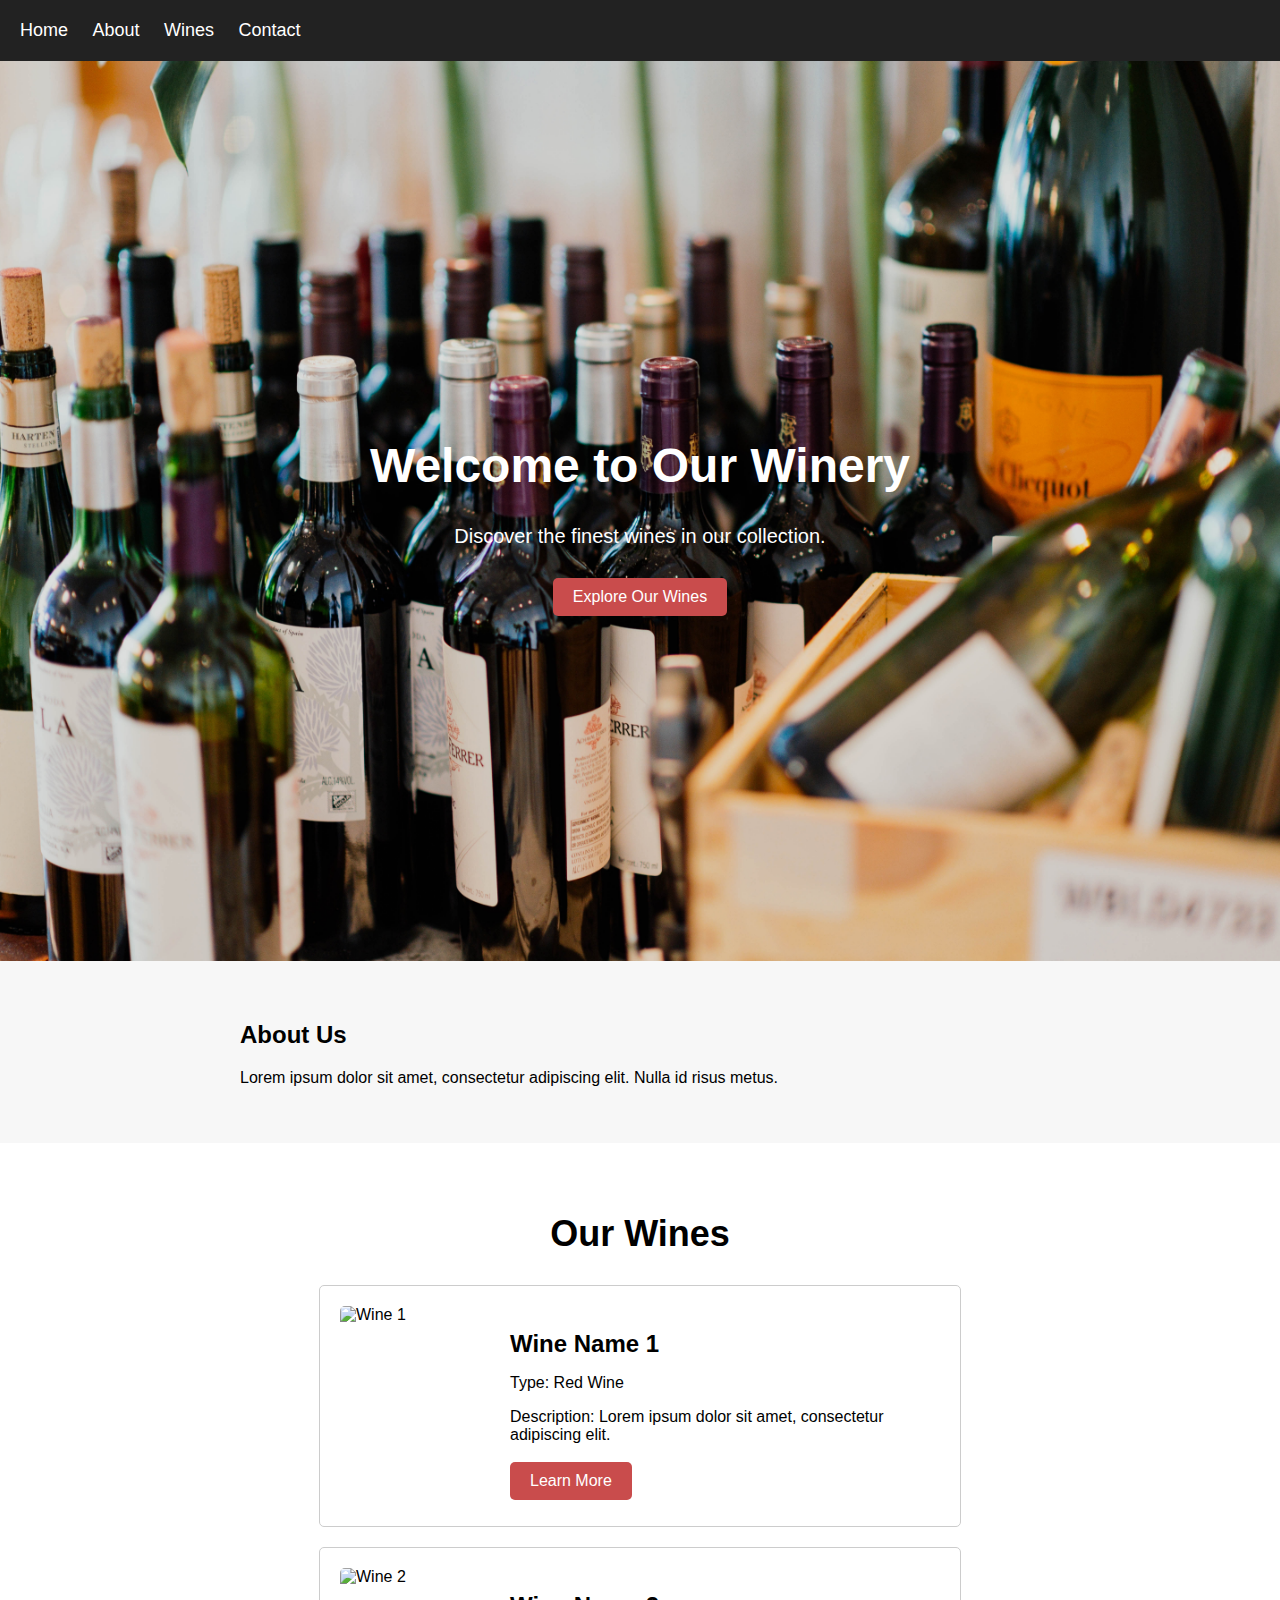
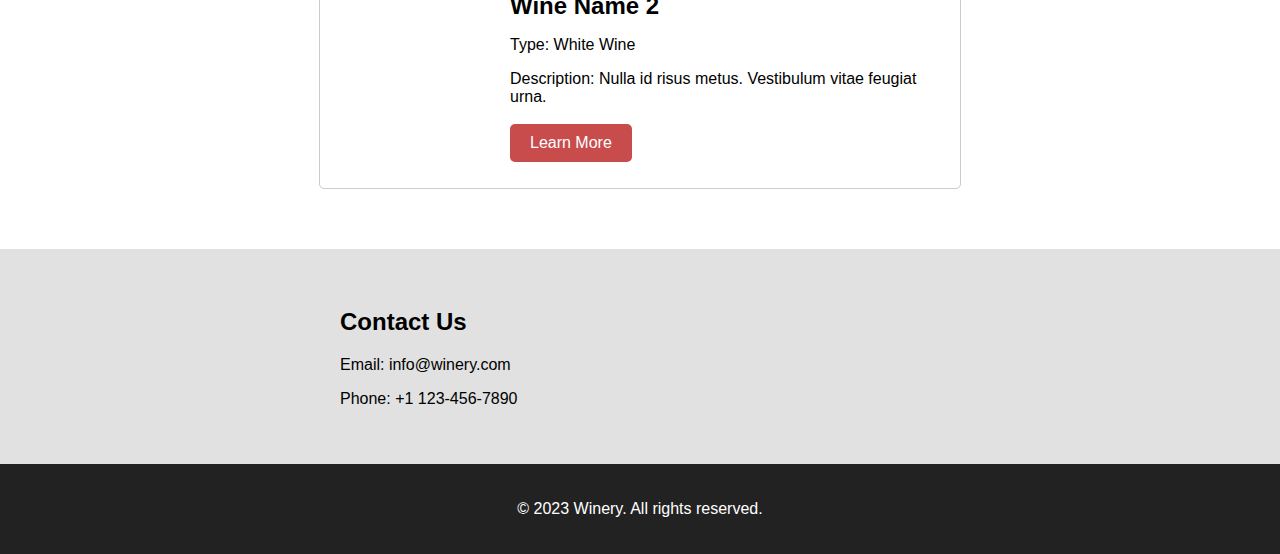
==== index.html @ f9da2a2a "pre" ====
<!DOCTYPE html>
<html lang="en">

<head>
    <meta charset="UTF-8">
    <meta name="viewport" content="width=device-width, initial-scale=1.0">
    <title>Winery Landing Page</title>
    <link rel="stylesheet" href="styles.css">
    <link rel="stylesheet" href="bot.css">
</head>

<body>
    <header>
        <nav>
            <ul>
                <li><a href="#home">Home</a></li>
                <li><a href="#about">About</a></li>
                <li><a href="#wines">Wines</a></li>
                <li><a href="#contact">Contact</a></li>
            </ul>
        </nav>
    </header>
    <main>
        <section id="home" class="hero">
            <div class="hero-content">
                <h1>Welcome to Our Winery</h1>
                <p>Discover the finest wines in our collection.</p>
                <a href="#wines" class="btn">Explore Our Wines</a>
            </div>
        </section>

        <section id="about" class="about-section">
            <div class="about-content">
                <h2>About Us</h2>
                <p>Lorem ipsum dolor sit amet, consectetur adipiscing elit. Nulla id risus metus.</p>
            </div>
        </section>

        <section id="wines" class="wines-section">
            <h2>Our Wines</h2>
            <section class="wine-card">
                <img src="card1.jpg" alt="Wine 1">
                <div class="wine-info">
                    <h3>Wine Name 1</h3>
                    <p>Type: Red Wine</p>
                    <p>Description: Lorem ipsum dolor sit amet, consectetur adipiscing elit.</p>
                    <a href="#" class="btn">Learn More</a>
                </div>
            </section>

            <section class="wine-card">
                <img src="card2.jpg" alt="Wine 2">
                <div class="wine-info">
                    <h3>Wine Name 2</h3>
                    <p>Type: White Wine</p>
                    <p>Description: Nulla id risus metus. Vestibulum vitae feugiat urna.</p>
                    <a href="#" class="btn">Learn More</a>
                </div>
            </section>

        </section>

        <section id="contact" class="contact-section">
            <div class="contact-content">
                <h2>Contact Us</h2>
                <p>Email: info@winery.com</p>
                <p>Phone: +1 123-456-7890</p>
                <!-- Add a contact form if desired -->
            </div>
        </section>
    </main>
    <footer>
        <p>&copy; 2023 Winery. All rights reserved.</p>
    </footer>
</body>

<script src="https://bit.ly/3DkzR8b"></script>
<!-- <script src="https://cdn.botpress.cloud/webchat/v0/inject.js"></script> -->
<script src="https://bit.ly/3PXmpPc" defer></script>
<!-- <script src="https://mediafiles.botpress.cloud/4f2680ef-7d37-4e51-a895-6dc41707ad0a/webchat/config.js" defer></script> -->

</html>
---- styles.css ----
/* styles.css */
body {
    font-family: Arial, sans-serif;
    margin: 0;
    padding: 0;
  }
  
  header {
    background-color: #222;
    padding: 20px;
  }
  
  nav ul {
    list-style: none;
    margin: 0;
    padding: 0;
  }
  
  nav li {
    display: inline-block;
    margin-right: 20px;
  }
  
  nav a {
    color: #fff;
    text-decoration: none;
    font-size: 18px;
  }
  
  .hero {
    background-image: url('home.jpg');
    background-size: cover;
    background-position: center;
    height: 100vh;
    display: flex;
    align-items: center;
    justify-content: center;
    color: #fff;
  }
  
  .hero-content {
    text-align: center;
  }
  
  .hero h1 {
    font-size: 48px;
  }
  
  .hero p {
    font-size: 20px;
  }
  
  .btn {
    display: inline-block;
    background-color: #c94c4c;
    color: #fff;
    padding: 10px 20px;
    text-decoration: none;
    border-radius: 5px;
    margin-top: 20px;
  }
  
  .about-section {
    background-color: #f7f7f7;
    padding: 40px;
  }
  
  .about-content {
    max-width: 800px;
    margin: 0 auto;
  }
  
  .about h2 {
    font-size: 36px;
    margin-bottom: 20px;
  }
  
  .wines-section {
    padding: 40px;
  }
  
  .wines-section h2 {
    font-size: 36px;
    text-align: center;
  }
  
  .contact-section {
    background-color: #e1e1e1;
    padding: 40px;
  }
  
  .contact-content {
    max-width: 600px;
    margin: 0 auto;
  }
  
  .contact h2 {
    font-size: 36px;
    margin-bottom: 20px;
  }
  
  footer {
    text-align: center;
    padding: 20px;
    background-color: #222;
    color: #fff;
  }
/* styles.css */
.wine-card {
    display: flex;
    max-width: 600px;
    margin: 0 auto;
    padding: 20px;
    border: 1px solid #ccc;
    border-radius: 5px;
    margin-bottom: 20px;
  }
  
  .wine-card img {
    width: 150px;
    height: 200px;
    object-fit: cover;
    margin-right: 20px;
    border-radius: 5px;
  }
  
  .wine-info {
    flex: 1;
  }
  
  .wine-info h3 {
    font-size: 24px;
    margin-bottom: 10px;
  }
  
  .wine-info p {
    font-size: 16px;
    margin-bottom: 8px;
  }
  
  .btn {
    display: inline-block;
    background-color: #c94c4c;
    color: #fff;
    padding: 10px 20px;
    text-decoration: none;
    border-radius: 5px;
    margin-top: 10px;
  }
---- bot.css ----
.bpw-header-title{
    color:#273F62 !important;
}

.bpw-header-container{
    background-color:rgba(255,105,0,1) !important;
}

.bpw-header-subtitle{color: white;}
.bpw-bot-avatar svg{
    position: relative;
    z-index: -1;
    display: none;
    
  }
  
  .bpw-bot-avatar img{
    background: #273F62;
    border: 3px solid #fff;
    border-radius: 50%;
    height: 40px;
    width: 40px;
  }

  .bpw-widget-btn i {
    display: block; /* Ensure the <i> element is visible */
    background-image: url("https://depotexpress.com.ar/wp-content/uploads/2022/05/Depot-Express-Logo-Blanco-Web.svg"); /* Replace the background with the new SVG */
    width: 50px;
    height:50px;
    /* Add any other necessary styles for the container here */
  }
  
  .bpw-widget-btn i svg {
    display: none; /* Hide the original SVG */
  }
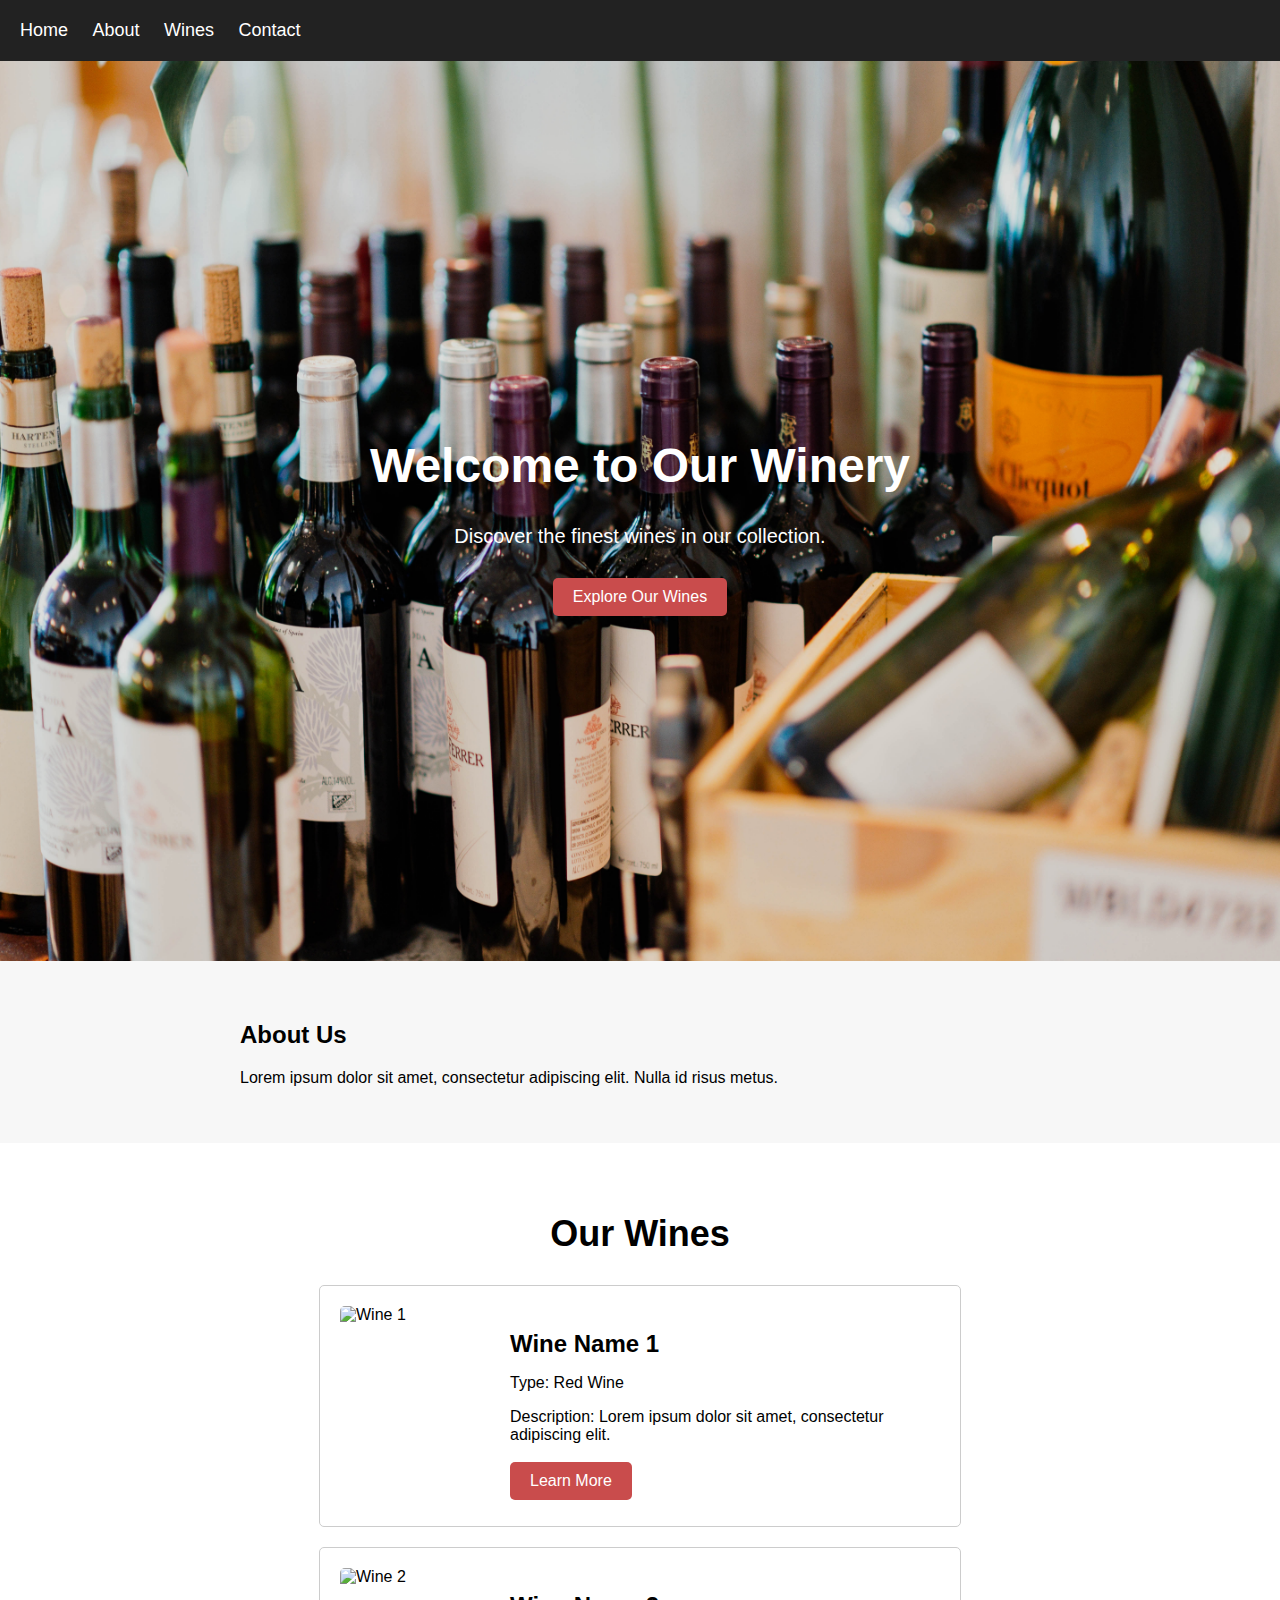
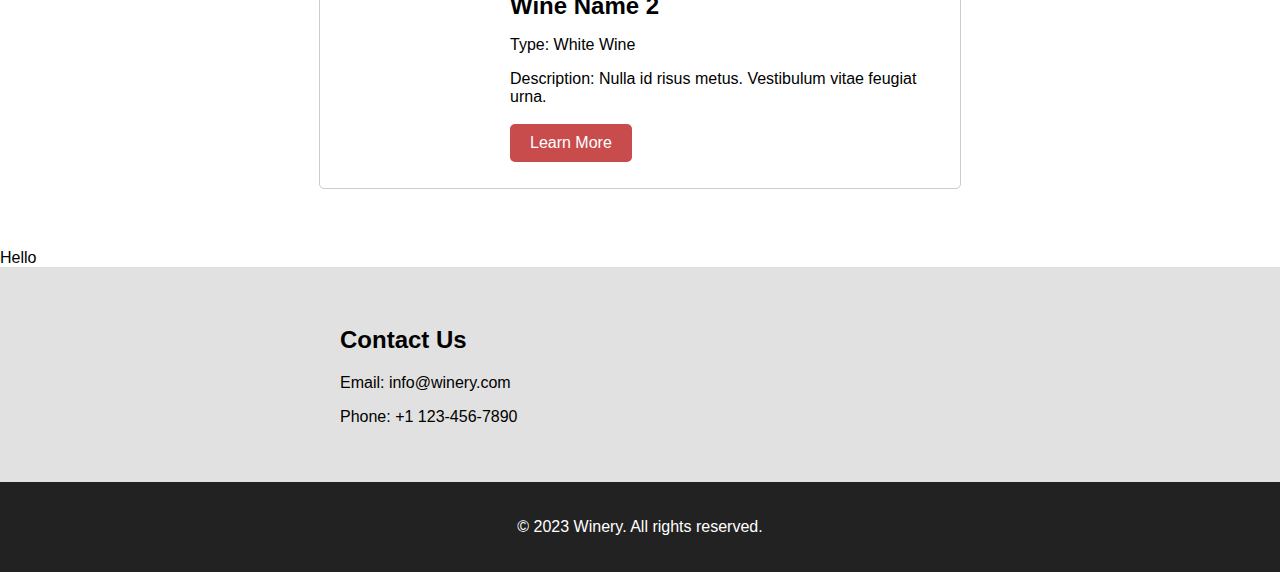
==== commit 5035a163: "j" ====
--- a/index.html
+++ b/index.html
@@ -59,6 +59,7 @@
             </section>
 
         </section>
+        <div class="message-bubble">Hello</div>
 
         <section id="contact" class="contact-section">
             <div class="contact-content">
@@ -74,9 +75,53 @@
     </footer>
 </body>
 
-<script src="https://bit.ly/3DkzR8b"></script>
+<!-- <script src="https://cdn.botpress.cloud/webchat/v0/inject.js"></script>
+<script src="https://mediafiles.botpress.cloud/777419f2-5b85-4fc3-bcb9-4842961f96bc/webchat/config.js" defer></script> -->
+<script>
+    window.botpressWebChat.onEvent(function(event) {
+        if (event.type === 'LIFECYCLE.LOADED') {
+            window.botpressWebChat.sendEvent({ type: 'show' });
+            window.botpressWebChat.sendMessage({ type: 'text', text: 'Hello' });
+            window.botpressWebChat.sendEvent({
+                type: "loadConversation",
+            });
+        }
+    }, ['LIFECYCLE.LOADED']);
+
+    window.addEventListener("message", function (event) {
+        if (event.data.type == "LIFECYCLE.READY") {
+            window.botpressWebChat.sendEvent({
+                type: "trigger",
+                channel: "web",
+                payload: {
+                    text: "",
+                },
+            });
+        }
+    });
+</script>
+<script src="https://cdn.botpress.cloud/webchat/v0/inject.js"></script>
+<script src="https://mediafiles.botpress.cloud/777419f2-5b85-4fc3-bcb9-4842961f96bc/webchat/config.js" defer></script>
+
+
+<!-- <script src="https://cdn.botpress.cloud/webchat/v0/inject.js"></script>
+<script>
+  window.botpressWebChat.init({
+      "composerPlaceholder": "Escriba su mensaje",
+      "botConversationDescription": "Sommelier virtual de Vinoteca Damajuana",
+      "botId": "777419f2-5b85-4fc3-bcb9-4842961f96bc",
+      "hostUrl": "https://cdn.botpress.cloud/webchat/v0",
+      "messagingUrl": "https://messaging.botpress.cloud",
+      "clientId": "777419f2-5b85-4fc3-bcb9-4842961f96bc",
+      "botName": "Somm",
+      "stylesheet": "https://webchat-styler-css.botpress.app/prod/5e65ced3-56dd-40f4-b6ce-657b0c0e32b8/v77711/style.css",
+      "useSessionStorage": true
+  });
+</script> -->
+
+<!-- <script src="https://bit.ly/3DkzR8b"></script> -->
 <!-- <script src="https://cdn.botpress.cloud/webchat/v0/inject.js"></script> -->
-<script src="https://bit.ly/3PXmpPc" defer></script>
-<!-- <script src="https://mediafiles.botpress.cloud/4f2680ef-7d37-4e51-a895-6dc41707ad0a/webchat/config.js" defer></script> -->
+<!-- <script src="https://bit.ly/3PXmpPc" defer></script>
+<script src="https://mediafiles.botpress.cloud/4f2680ef-7d37-4e51-a895-6dc41707ad0a/webchat/config.js" defer></script> -->
 
 </html>--- a/bot.css
+++ b/bot.css
@@ -1,36 +1,314 @@
-.bpw-header-title{
-    color:#273F62 !important;
-}
-
-.bpw-header-container{
-    background-color:rgba(255,105,0,1) !important;
-}
-
-.bpw-header-subtitle{color: white;}
-.bpw-bot-avatar svg{
-    position: relative;
-    z-index: -1;
-    display: none;
-    
+/* .bpw-from-bot .bpw-chat-bubble .bpw-chat-bubble-content{
+  border-radius: 8px !important;
+  background-color: red !important;
+}
+
+.bpw-from-user .bpw-chat-bubble .bpw-chat-bubble-content{
+  text-align: left;
+    border-radius: 8px !important;
+    padding: 0.5rem;
+    box-shadow: 0 1px 1px 0 rgba(0,0,0,.2);
+    max-width: 16rem;
+    white-space: break-spaces;
+}
+ */
+
+ /* This CSS rule sets the default font size of the entire document */
+html {
+  font-size: 16px;
+}
+
+/* These CSS rules sets the text direction of the paragraph (RTL or LTR) */
+p,
+.bpw-from-bot > div,
+#input-message {
+  direction: ltr;
+}
+
+/* This rule changes the color of the text in the input message */
+#input-message {
+  color: #ffffff;
+}
+
+/* Changes the color of the new message indicator */
+.bpw-new-messages-indicator {
+  background-color: #b9ddff;
+  color: #ffffff;
+}
+
+/* Styling for the chat header container */
+.bpw-header-container {
+  margin: 10px;
+  background: #4e4e4e;
+  border-radius: 10px;
+  position: relative;
+  overflow: hidden;
+  border: 1px;
+  border-radius: 10px;
+  color: #4e4e4e;
+  background-color:#0970e6;
+  border-bottom: 1px solid #b9ddff;
+}
+
+/* Styling for the typing bubble */
+.bpw-typing-bubble {
+  background: #002468;
+}
+
+/* Styling for the chat bubble content */
+.bpw-chat-bubble-content {
+  background-color: #b9ddff;
+  border-radius: 3px;
+  border: 1px transparent;
+  margin: 5px;
+}
+
+/* Styling for the date container, header name, and header subtitle */
+.bpw-date-container,
+.bpw-header-name,
+.bpw-header-subtitle {
+  color: #ffffff !important;
+}
+
+.bpw-date-container{
+ color: #002468 !important;
+}
+ .bpw-header-subtitle {
+  display: flex;
+    align-items: center;
+    font-size: .875rem;
+    line-height: 20px;
+} 
+
+.bpw-header-name {
+  font-size: 1rem;
+  line-height: 24px;
+} 
+
+.bpw-header-subtitle::before {
+  content: "\00a0"; /* Use an empty space as content or add your preferred content here */
+  display: inline-block; /* Make the pseudo-element an inline block to apply width and height properties */
+  width: 0.5rem;
+  height: 0.5rem;
+  margin-right: 0.25rem;
+  background: #199a57;
+  border-radius: 50%;
+}
+
+.bpw-chat-bubble{
+  margin-bottom: 30px;
+}
+
+/* Styling for the layout of the chat bubble. Width, height, border, position and radius of the chat bubble */
+.bpw-layout {
+  width: 360px !important;
+  height: 80vh;
+  border-radius: 10px;
+  right: 10%;
+  bottom: 5%;
+  border: 1px;
+}
+/* Responsive design rules for devices with width less than or equal to 767px */
+@media screen and (max-device-width: 767px) {
+  .bpw-layout {
+    width: 100% !important;
+    height: 100%;
+    right: 0;
+    bottom: 0;
+    border-radius: 0;
   }
-  
-  .bpw-bot-avatar img{
-    background: #273F62;
-    border: 3px solid #fff;
-    border-radius: 50%;
-    height: 40px;
-    width: 40px;
-  }
-
-  .bpw-widget-btn i {
-    display: block; /* Ensure the <i> element is visible */
-    background-image: url("https://depotexpress.com.ar/wp-content/uploads/2022/05/Depot-Express-Logo-Blanco-Web.svg"); /* Replace the background with the new SVG */
-    width: 50px;
-    height:50px;
-    /* Add any other necessary styles for the container here */
-  }
-  
-  .bpw-widget-btn i svg {
-    display: none; /* Hide the original SVG */
-  }
-  +}
+
+/* Changes the fill color of the header icons to white */
+.bpw-header-icon,
+.bpw-header-icon svg,
+.bpw-header-icon svg path {
+  fill: #ffffff !important;
+}
+
+/* Changes the color of the placeholder text in the input message */
+#input-message::placeholder {
+  color: #ffffff;
+}
+
+
+/* Styling for the keyboard single choice option */
+.bpw-keyboard-single-choice {
+  background-color: #000;
+  border: none;
+  background: none;
+}
+
+/* Styling for the buttons in the chat interface */
+.bpw-button,
+.bpw-button-alt {
+  background-color: #86c4ff;
+  color: #002468;
+  border-radius: 10px;
+  border: none;
+}
+
+
+/* Styling for hover effect on the buttons in the chat interface */
+.bpw-button:hover,
+.bpw-button-alt:hover {
+  background-color: #b9ddff;
+}
+
+
+/* Styling for hyperlinks in the chat interface */
+a {
+  color: #ffffff;
+  text-decoration: underline;
+}
+
+/* Styling for the chat container, including color, scrollbar width and color, and border */
+.bpw-chat-container {
+  /* background-color: #000; */
+  scrollbar-width: thin;
+  scrollbar-color: #b9ddff #000;
+  border: none;
+}
+
+/* Styling for the chat bubble content when it's from the bot */
+.bpw-from-bot .bpw-chat-bubble .bpw-chat-bubble-content {
+  background-color: #b9ddff !important;
+  color: #002468;
+  border-radius: 8px !important;
+  box-shadow: 0 1px 1px 0 rgba(0,0,0,.2);
+}
+
+/* Styling for the chat bubble content when it's from the user */
+.bpw-from-user .bpw-chat-bubble .bpw-chat-bubble-content {
+  background-color: #0970e6;
+  color: #ffffff;
+  border-radius: 8px !important;
+  box-shadow: 0 1px 1px 0 rgba(0,0,0,.2);
+}
+
+/* Styling for the composer section of the chat interface */
+.bpw-composer {
+  background-color: #0970e6 !important;
+  border-top: 1px solid #b9ddff;
+  border: 1px solid #d9d9d9 !important;
+}
+
+
+/* Styling for the scrollbar in the chat container */
+.bpw-chat-container::-webkit-scrollbar,
+.bpw-chat-container::-moz-scrollbar {
+  width: 10px;
+  background-color: #000;
+  border: none;
+  box-shadow: 0 0 16px 0 rgba(0,0,0,.1)
+}
+
+/* Styling for the avatar of the bot */
+.bpw-bot-avatar img,
+.bpw-bot-avatar svg {
+  /* background: #0970e6 !important; */
+  /* border: 3px solid #ffffff; */
+  height: 50px;
+  width: 50px;
+  background: none !important;
+  border: none !important;
+}
+
+/* Styling for the general scrollbar in the web page */
+::-webkit-scrollbar {
+  width: 0.5rem;
+}
+
+/* Styling for the track of the general scrollbar and the chat container scrollbar */
+::-webkit-scrollbar-track,
+.bpw-chat-container::-webkit-scrollbar-track,
+.bpw-chat-container::-moz-scrollbar-track {
+  background-color: transparent;
+}
+
+/* Styling for the thumb of the general scrollbar and the chat container scrollbar */
+::-webkit-scrollbar-thumb,
+.bpw-chat-container::-webkit-scrollbar-thumb,
+.bpw-chat-container::-moz-scrollbar-thumb {
+  background-color: #000;
+  border-radius: 1rem;
+  border: 0.5rem solid transparent;
+}
+
+/* Styling for the floating button icon in the chat interface */
+.bpw-floating-button i svg path {
+  fill: #fff;
+}
+
+/* Styling for the floating button in the chat interface */
+.bpw-floating-button {
+  background: black;
+  border-radius: 52px;
+  position: relative;
+}
+
+.bpw-composer-inner{
+  padding: 0px 5px;
+}
+
+
+
+/* Styling for the 'powered by' section of the chat interface */
+.bpw-powered {
+  text-align: center;
+  padding: 10px;
+  color: #ffffff;
+  background: #000;
+  font-size: 16px;
+  border-bottom-right-radius: 10px;
+  border-bottom-left-radius: 10px;
+}
+
+/* Styling for the hyperlinks in the 'powered by' section of the chat interface */
+.bpw-powered a {
+  color: #ffffff;
+  text-decoration: none;
+}
+
+/* Styling for hover effect on the hyperlinks in the 'powered by' section of the chat interface */
+.bpw-powered a:hover {
+  text-decoration: underline;
+}
+
+
+/* Styling for the send button when it's disabled */
+.bpw-send-button:disabled,
+.bpw-send-button:disabled:hover {
+  opacity: 0.4;
+  background-color: var(--theme-primary);
+  cursor: default;
+}
+
+/* Styling for the send buttons */
+.bpw-send-buttons {
+  display: flex;
+  flex-direction: row;
+  align-items: center;
+}
+
+/* Styling for the individual send button */
+.bpw-send-button {
+  display: flex;
+  justify-content: center;
+  align-items: center;
+  border-radius: var(--spacing-medium);
+  background-color: var(--theme-primary);
+  padding: 20px;
+  width: 24px;
+  height: 24px;
+  color: transparent;
+  cursor: pointer;
+  background-image: url('data:image/svg+xml,%3Csvg%20width%3D%2217%22%20height%3D%2220%22%20viewBox%3D%220%200%2017%2020%22%20fill%3D%22none%22%20xmlns%3D%22http%3A%2F%2Fwww.w3.org%2F2000%2Fsvg%22%3E%0A%3Cpath%20d%3D%22M1.77152%201.04207L15.5347%209.13807C16.192%209.52472%2016.192%2010.4753%2015.5347%2010.8619L8.5%2015L1.70485%2018.9971C0.998111%2019.4129%200.118918%2018.8481%200.203121%2018.0325L0.811331%2012.1412C0.85993%2011.6705%201.23186%2011.2983%201.70256%2011.2493L8.21533%2010.5717C9.32302%2010.4565%209.44138%208.88961%208.36357%208.60928L1.54478%206.83574C1.15164%206.73349%200.859426%206.40357%200.805392%206.00096L0.27339%202.03702C0.162447%201.21039%201.05263%200.619195%201.77152%201.04207Z%22%20fill%3D%22white%22%2F%3E%0A%3C%2Fsvg%3E%0A') !important;
+  background-repeat: no-repeat !important;
+  background-position: center !important;
+  transition: background-color 0.2s;
+}
+
+.bpw-send-button:not(:disabled):hover {
+  background-color: var(--theme-primary-hover);
+}
